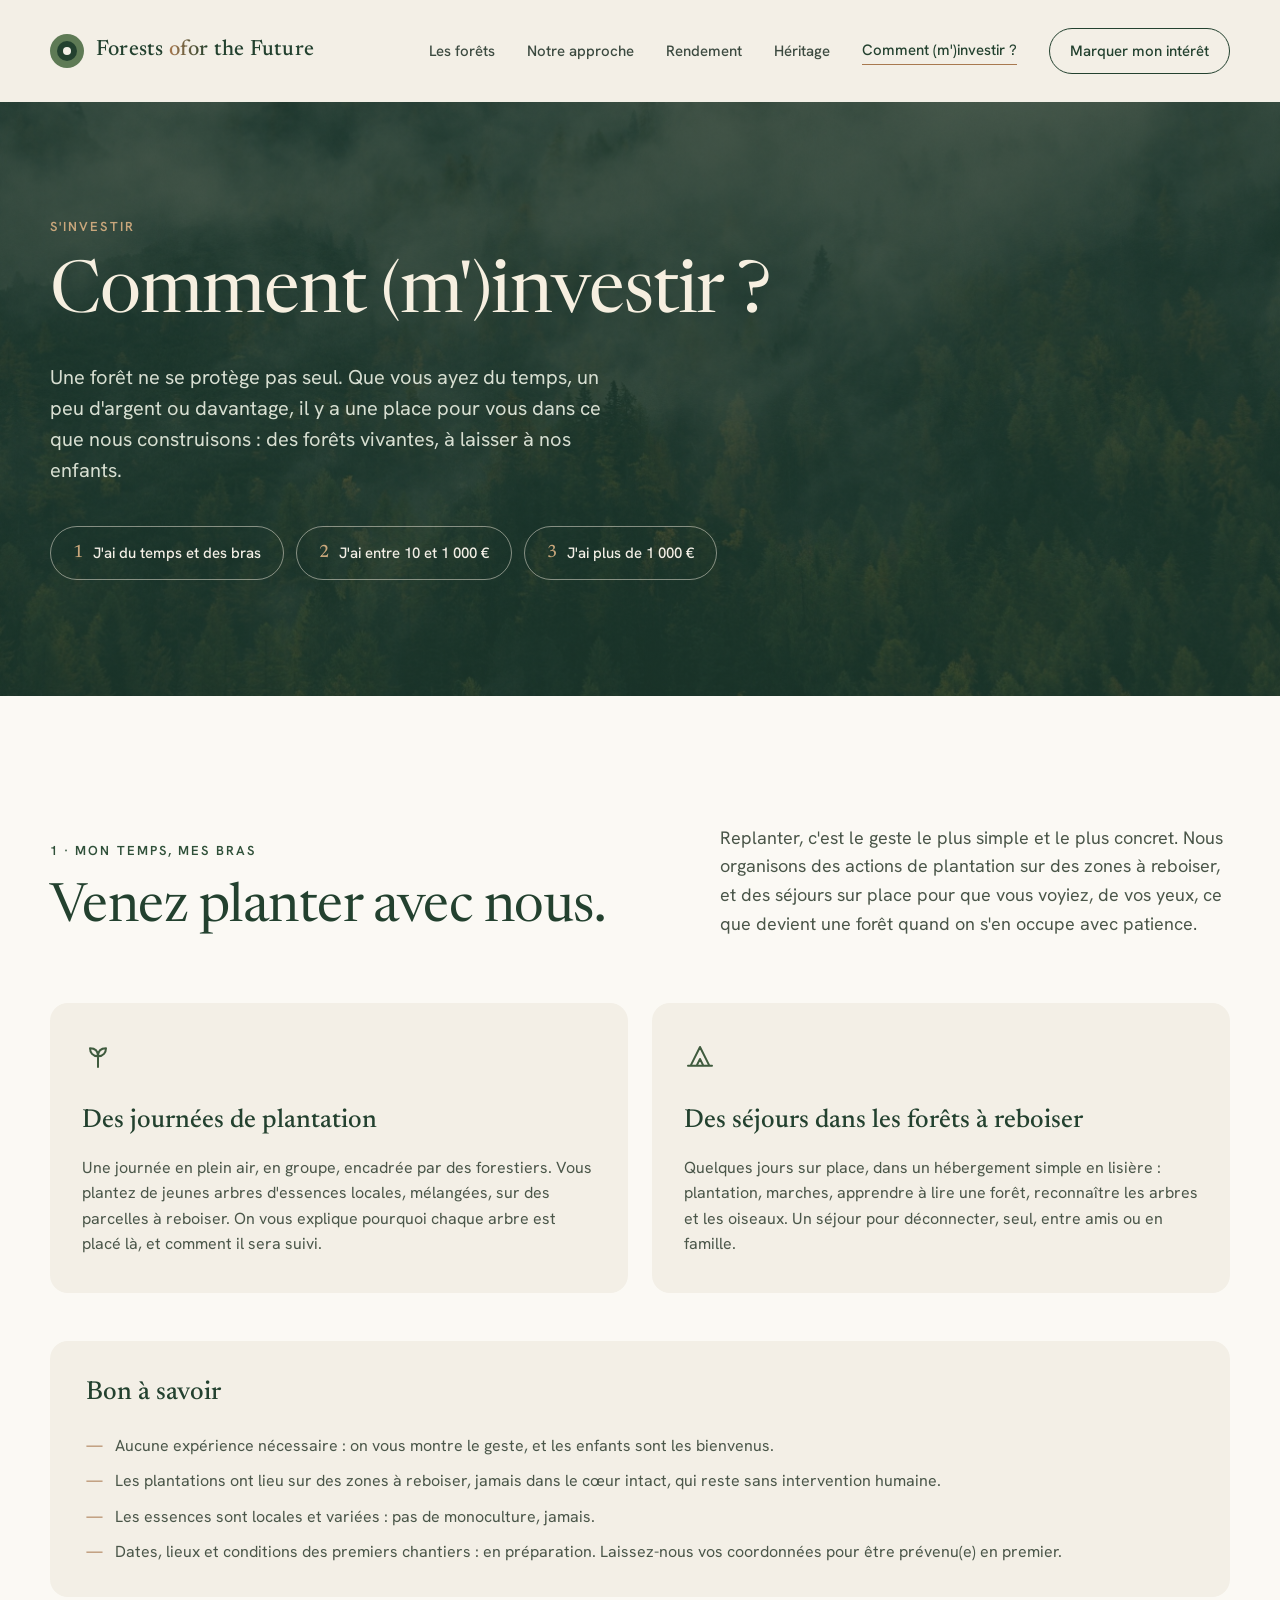
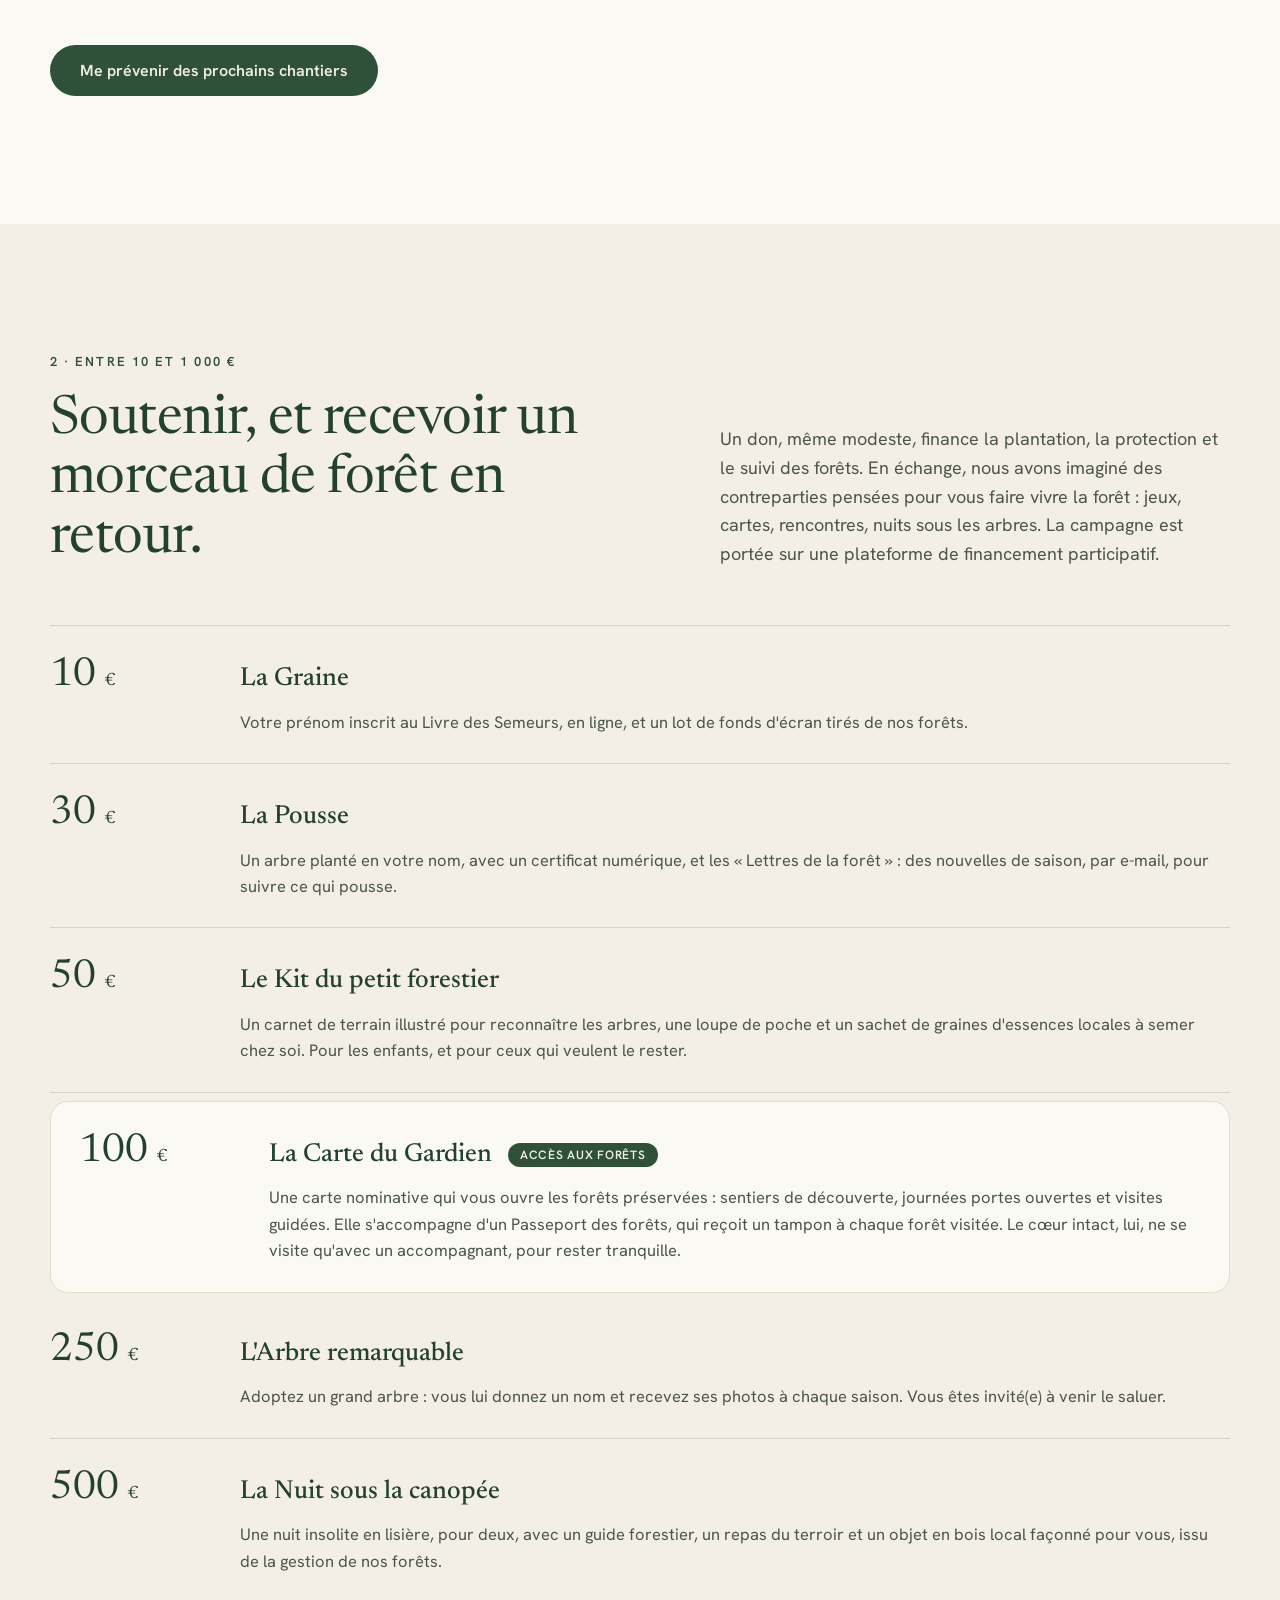
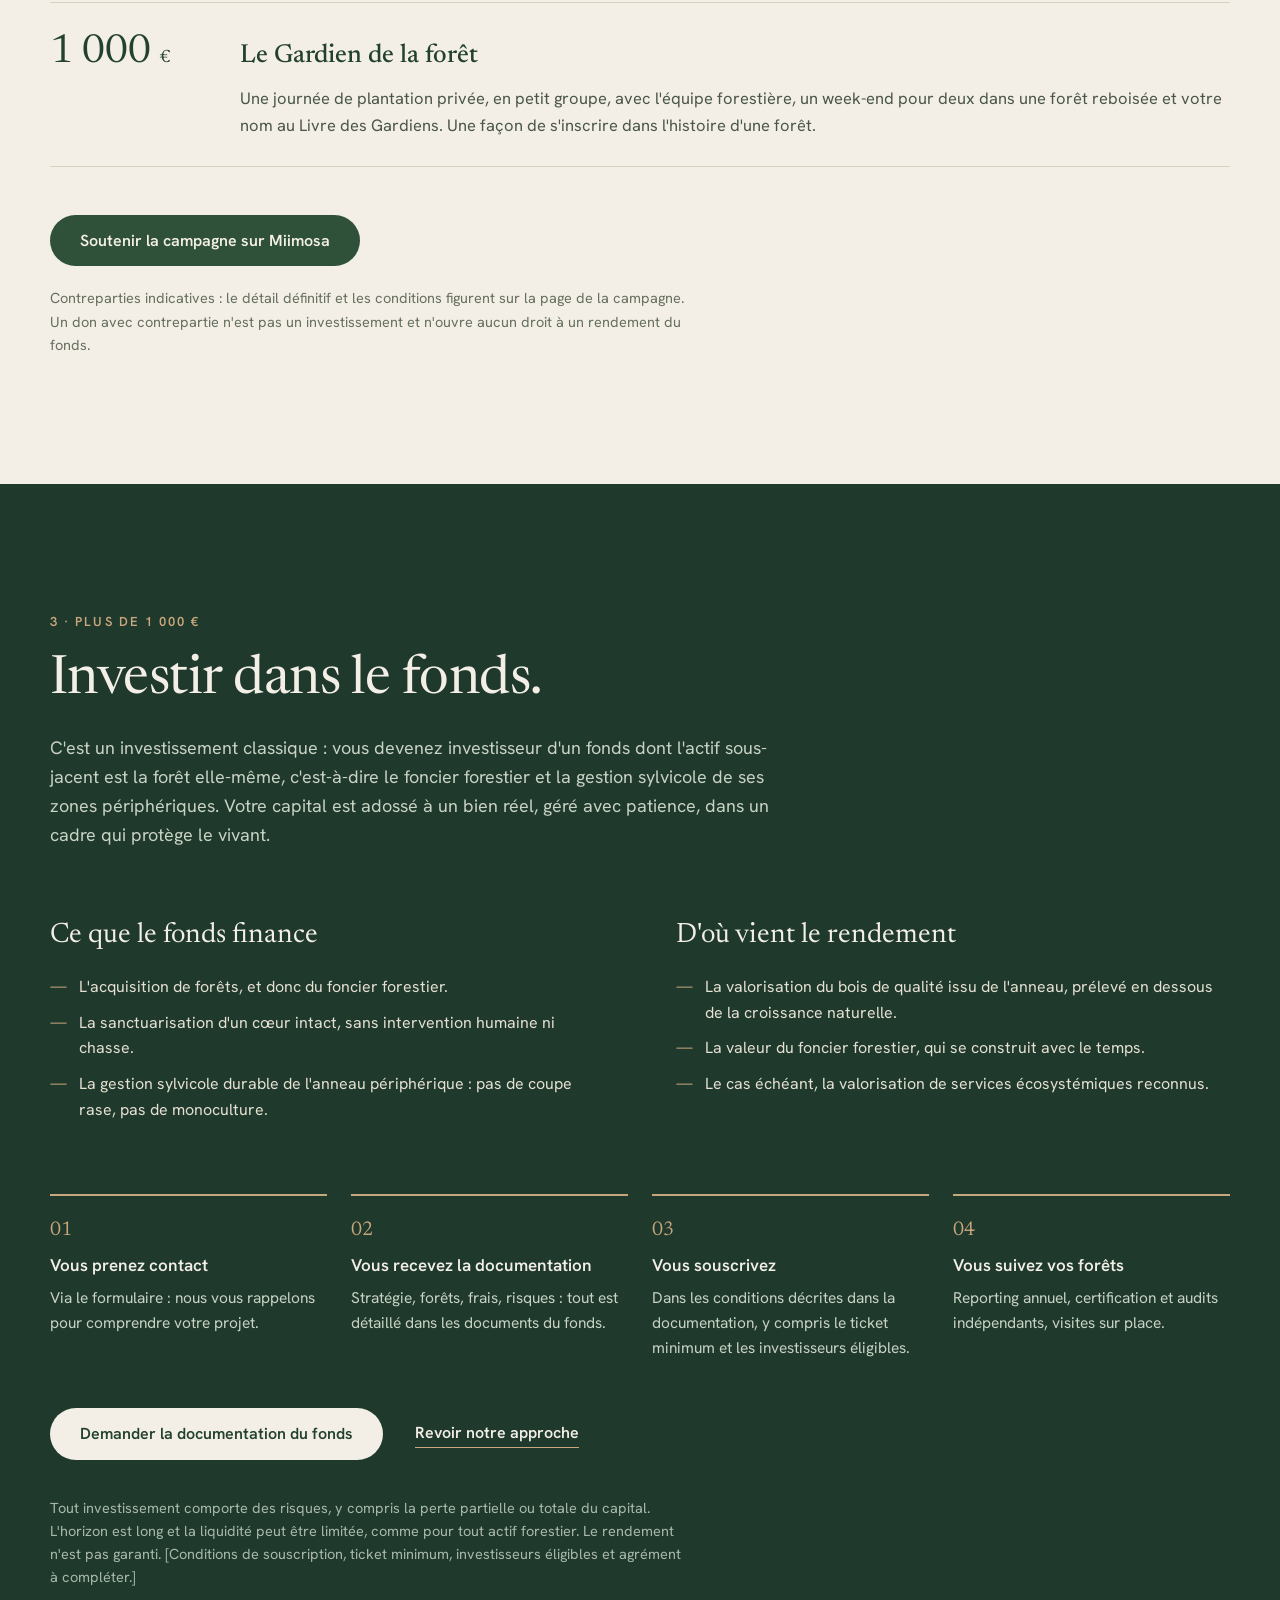
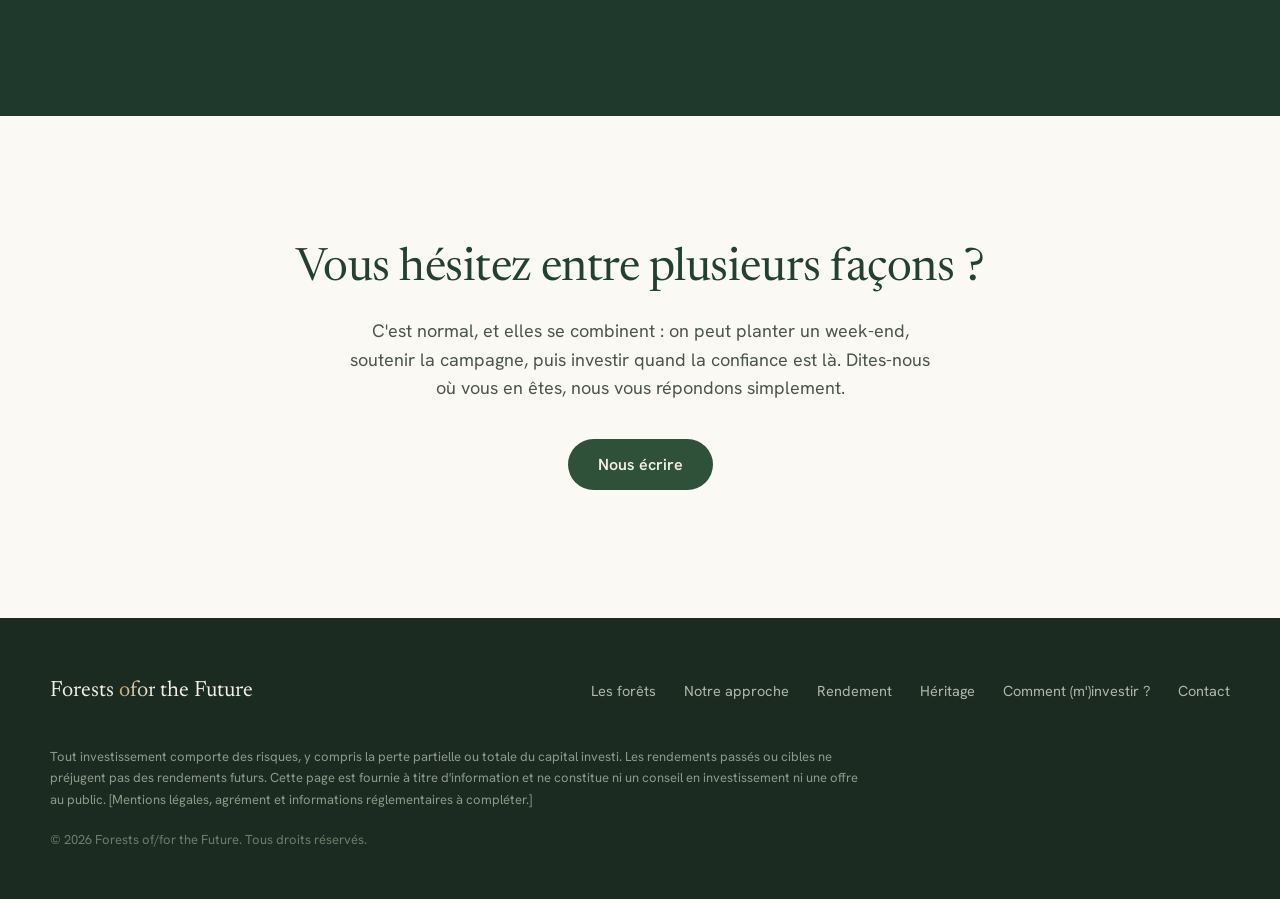
==== investir.html @ 2c6f2d0a "Add "Comment (m')investir ?" page with three engagement paths New investir.html: (1) time and hands," ====
<!doctype html>
<html lang="fr">
<head>
<meta charset="utf-8">
<meta name="viewport" content="width=device-width, initial-scale=1">
<title>Comment (m')investir ? – Forests of/for the Future</title>
<meta name="description" content="Planter des arbres, soutenir par un don avec contreparties, ou investir dans le fonds : trois façons de vous investir pour des forêts vivantes.">
<meta property="og:title" content="Comment (m')investir ? – Forests of/for the Future">
<meta property="og:description" content="Du temps et des bras, entre 10 et 1 000 €, ou plus de 1 000 € : il y a une place pour vous.">
<meta property="og:type" content="website">
<meta property="og:image" content="assets/hero-brume.jpg">
<meta name="theme-color" content="#23412F">
<link rel="icon" href="assets/favicon.svg" type="image/svg+xml">
<link rel="preconnect" href="https://fonts.googleapis.com">
<link rel="preconnect" href="https://fonts.gstatic.com" crossorigin>
<link href="https://fonts.googleapis.com/css2?family=Newsreader:ital,opsz,wght@0,6..72,300;0,6..72,400;0,6..72,500;1,6..72,300;1,6..72,400&amp;family=Hanken+Grotesk:wght@400;500;600&amp;display=swap" rel="stylesheet">
<link rel="stylesheet" href="css/styles.css">
</head>
<body>

<!-- ============ EN-TETE ============ -->
<header class="topbar">
<div class="container">
<nav class="nav" aria-label="Navigation principale">
<a class="brand" href="index.html" aria-label="Forests of/for the Future, accueil">
<span class="brand-mark" aria-hidden="true"><span><span></span></span></span>
<span class="brand-name" aria-hidden="true">Forests <span class="ofor">ofor</span> the Future</span>
</a>
<div class="nav-links">
<a href="index.html#foret">Les forêts</a>
<a href="index.html#approche">Notre approche</a>
<a href="index.html#rendement">Rendement</a>
<a href="index.html#heritage">Héritage</a>
<a href="investir.html" aria-current="page" class="current">Comment (m')investir ?</a>
<a class="nav-cta" href="index.html#interet">Marquer mon intérêt</a>
</div>
</nav>
</div>
</header>

<!-- ============ BANDEAU ============ -->
<section class="pagehead">
<div class="container">
<p class="eyebrow light">S'investir</p>
<h1>Comment (m')investir ?</h1>
<p class="lead">Une forêt ne se protège pas seul. Que vous ayez du temps, un peu d'argent ou davantage, il y a une place pour vous dans ce que nous construisons : des forêts vivantes, à laisser à nos enfants.</p>
<div class="chips">
<a class="chip" href="#temps"><b>1</b>J'ai du temps et des bras</a>
<a class="chip" href="#contributions"><b>2</b>J'ai entre 10 et 1 000 €</a>
<a class="chip" href="#fonds"><b>3</b>J'ai plus de 1 000 €</a>
</div>
</div>
</section>

<main>

<!-- ============ 1. TEMPS ET BRAS ============ -->
<section class="path path-time" id="temps">
<div class="container">
<div class="split">
<div class="split-a">
<p class="eyebrow">1 · Mon temps, mes bras</p>
<h2>Venez planter avec nous.</h2>
</div>
<p class="split-b">Replanter, c'est le geste le plus simple et le plus concret. Nous organisons des actions de plantation sur des zones à reboiser, et des séjours sur place pour que vous voyiez, de vos yeux, ce que devient une forêt quand on s'en occupe avec patience.</p>
</div>

<div class="cards two">
<article class="card">
<svg width="32" height="32" viewBox="0 0 24 24" fill="none" stroke="#3F5B3E" stroke-width="1.5" stroke-linecap="round" stroke-linejoin="round" aria-hidden="true"><path d="M12 21v-8M12 13c-4 0-6-3-6-6 4 0 6 2 6 6zM12 13c4 0 6-3 6-6-4 0-6 2-6 6z"/></svg>
<h3>Des journées de plantation</h3>
<p>Une journée en plein air, en groupe, encadrée par des forestiers. Vous plantez de jeunes arbres d'essences locales, mélangées, sur des parcelles à reboiser. On vous explique pourquoi chaque arbre est placé là, et comment il sera suivi.</p>
</article>
<article class="card">
<svg width="32" height="32" viewBox="0 0 24 24" fill="none" stroke="#3F5B3E" stroke-width="1.5" stroke-linecap="round" stroke-linejoin="round" aria-hidden="true"><path d="M3 20h18M5 20l7-14 7 14M9.5 20l2.5-5 2.5 5"/></svg>
<h3>Des séjours dans les forêts à reboiser</h3>
<p>Quelques jours sur place, dans un hébergement simple en lisière : plantation, marches, apprendre à lire une forêt, reconnaître les arbres et les oiseaux. Un séjour pour déconnecter, seul, entre amis ou en famille.</p>
</article>
</div>

<div class="good-to-know">
<h3>Bon à savoir</h3>
<ul class="dash">
<li>Aucune expérience nécessaire : on vous montre le geste, et les enfants sont les bienvenus.</li>
<li>Les plantations ont lieu sur des zones à reboiser, jamais dans le cœur intact, qui reste sans intervention humaine.</li>
<li>Les essences sont locales et variées : pas de monoculture, jamais.</li>
<li>Dates, lieux et conditions des premiers chantiers : en préparation. Laissez-nous vos coordonnées pour être prévenu(e) en premier.</li>
</ul>
</div>

<div class="path-cta">
<a class="btn" href="index.html?type=benevole#interet">Me prévenir des prochains chantiers</a>
</div>
</div>
</section>

<!-- ============ 2. DE 10 A 1000 EUROS ============ -->
<section class="path path-gift" id="contributions">
<div class="container">
<div class="split">
<div class="split-a">
<p class="eyebrow">2 · Entre 10 et 1 000 €</p>
<h2>Soutenir, et recevoir un morceau de forêt en retour.</h2>
</div>
<p class="split-b">Un don, même modeste, finance la plantation, la protection et le suivi des forêts. En échange, nous avons imaginé des contreparties pensées pour vous faire vivre la forêt : jeux, cartes, rencontres, nuits sous les arbres. La campagne est portée sur une plateforme de financement participatif.</p>
</div>

<div class="tiers">

<div class="tier">
<div class="tier-amount">10 <small>€</small></div>
<div class="tier-body">
<h3>La Graine</h3>
<p>Votre prénom inscrit au Livre des Semeurs, en ligne, et un lot de fonds d'écran tirés de nos forêts.</p>
</div>
</div>

<div class="tier">
<div class="tier-amount">30 <small>€</small></div>
<div class="tier-body">
<h3>La Pousse</h3>
<p>Un arbre planté en votre nom, avec un certificat numérique, et les « Lettres de la forêt » : des nouvelles de saison, par e-mail, pour suivre ce qui pousse.</p>
</div>
</div>

<div class="tier">
<div class="tier-amount">50 <small>€</small></div>
<div class="tier-body">
<h3>Le Kit du petit forestier</h3>
<p>Un carnet de terrain illustré pour reconnaître les arbres, une loupe de poche et un sachet de graines d'essences locales à semer chez soi. Pour les enfants, et pour ceux qui veulent le rester.</p>
</div>
</div>

<div class="tier feature">
<div class="tier-amount">100 <small>€</small></div>
<div class="tier-body">
<h3>La Carte du Gardien <span class="tag">Accès aux forêts</span></h3>
<p>Une carte nominative qui vous ouvre les forêts préservées : sentiers de découverte, journées portes ouvertes et visites guidées. Elle s'accompagne d'un Passeport des forêts, qui reçoit un tampon à chaque forêt visitée. Le cœur intact, lui, ne se visite qu'avec un accompagnant, pour rester tranquille.</p>
</div>
</div>

<div class="tier">
<div class="tier-amount">250 <small>€</small></div>
<div class="tier-body">
<h3>L'Arbre remarquable</h3>
<p>Adoptez un grand arbre : vous lui donnez un nom et recevez ses photos à chaque saison. Vous êtes invité(e) à venir le saluer.</p>
</div>
</div>

<div class="tier">
<div class="tier-amount">500 <small>€</small></div>
<div class="tier-body">
<h3>La Nuit sous la canopée</h3>
<p>Une nuit insolite en lisière, pour deux, avec un guide forestier, un repas du terroir et un objet en bois local façonné pour vous, issu de la gestion de nos forêts.</p>
</div>
</div>

<div class="tier">
<div class="tier-amount">1 000 <small>€</small></div>
<div class="tier-body">
<h3>Le Gardien de la forêt</h3>
<p>Une journée de plantation privée, en petit groupe, avec l'équipe forestière, un week-end pour deux dans une forêt reboisée et votre nom au Livre des Gardiens. Une façon de s'inscrire dans l'histoire d'une forêt.</p>
</div>
</div>

</div>

<div class="path-cta">
<a class="btn" href="https://www.miimosa.com/" target="_blank" rel="noopener"><!-- TODO : remplacer par l'adresse de la campagne -->Soutenir la campagne sur Miimosa</a>
<p class="note">Contreparties indicatives : le détail définitif et les conditions figurent sur la page de la campagne. Un don avec contrepartie n'est pas un investissement et n'ouvre aucun droit à un rendement du fonds.</p>
</div>
</div>
</section>

<!-- ============ 3. PLUS DE 1000 EUROS ============ -->
<section class="path path-fund" id="fonds">
<div class="container">
<div class="fund-intro">
<p class="eyebrow light">3 · Plus de 1 000 €</p>
<h2>Investir dans le fonds.</h2>
<p>C'est un investissement classique : vous devenez investisseur d'un fonds dont l'actif sous-jacent est la forêt elle-même, c'est-à-dire le foncier forestier et la gestion sylvicole de ses zones périphériques. Votre capital est adossé à un bien réel, géré avec patience, dans un cadre qui protège le vivant.</p>
</div>

<div class="cols">
<div class="col">
<h3>Ce que le fonds finance</h3>
<ul class="dash">
<li>L'acquisition de forêts, et donc du foncier forestier.</li>
<li>La sanctuarisation d'un cœur intact, sans intervention humaine ni chasse.</li>
<li>La gestion sylvicole durable de l'anneau périphérique : pas de coupe rase, pas de monoculture.</li>
</ul>
</div>
<div class="col">
<h3>D'où vient le rendement</h3>
<ul class="dash">
<li>La valorisation du bois de qualité issu de l'anneau, prélevé en dessous de la croissance naturelle.</li>
<li>La valeur du foncier forestier, qui se construit avec le temps.</li>
<li>Le cas échéant, la valorisation de services écosystémiques reconnus.</li>
</ul>
</div>
</div>

<ol class="steps">
<li class="step"><span class="num">01</span><h4>Vous prenez contact</h4><p>Via le formulaire : nous vous rappelons pour comprendre votre projet.</p></li>
<li class="step"><span class="num">02</span><h4>Vous recevez la documentation</h4><p>Stratégie, forêts, frais, risques : tout est détaillé dans les documents du fonds.</p></li>
<li class="step"><span class="num">03</span><h4>Vous souscrivez</h4><p>Dans les conditions décrites dans la documentation, y compris le ticket minimum et les investisseurs éligibles.</p></li>
<li class="step"><span class="num">04</span><h4>Vous suivez vos forêts</h4><p>Reporting annuel, certification et audits indépendants, visites sur place.</p></li>
</ol>

<div class="path-cta">
<a class="btn btn-light" href="index.html?type=fonds#interet">Demander la documentation du fonds</a>
<a class="btn-link light" href="index.html#approche">Revoir notre approche</a>
</div>
<p class="note light">Tout investissement comporte des risques, y compris la perte partielle ou totale du capital. L'horizon est long et la liquidité peut être limitée, comme pour tout actif forestier. Le rendement n'est pas garanti. [Conditions de souscription, ticket minimum, investisseurs éligibles et agrément à compléter.]</p>
</div>
</section>

<!-- ============ DOUTE ============ -->
<section class="unsure">
<div class="container narrow">
<h2>Vous hésitez entre plusieurs façons ?</h2>
<p>C'est normal, et elles se combinent : on peut planter un week-end, soutenir la campagne, puis investir quand la confiance est là. Dites-nous où vous en êtes, nous vous répondons simplement.</p>
<div class="path-cta center">
<a class="btn" href="index.html?type=info#interet">Nous écrire</a>
</div>
</div>
</section>

</main>

<!-- ============ FOOTER ============ -->
<footer class="footer">
<div class="container">
<div class="footer-top">
<a class="footer-brand" href="index.html" aria-label="Forests of/for the Future, accueil"><span aria-hidden="true">Forests <span class="ofor">ofor</span> the Future</span></a>
<nav class="footer-links" aria-label="Pied de page">
<a href="index.html#foret">Les forêts</a>
<a href="index.html#approche">Notre approche</a>
<a href="index.html#rendement">Rendement</a>
<a href="index.html#heritage">Héritage</a>
<a href="investir.html">Comment (m')investir ?</a>
<a href="index.html#interet">Contact</a>
</nav>
</div>
<p class="disclaimer">Tout investissement comporte des risques, y compris la perte partielle ou totale du capital investi. Les rendements passés ou cibles ne préjugent pas des rendements futurs. Cette page est fournie à titre d'information et ne constitue ni un conseil en investissement ni une offre au public. [Mentions légales, agrément et informations réglementaires à compléter.]</p>
<p class="copy">© 2026 Forests of/for the Future. Tous droits réservés.</p>
</div>
</footer>

</body>
</html>
---- css/styles.css ----
/* Forests of/for the Future — site vitrine */

:root {
  --sand: #F3EFE6;
  --paper: #FBF9F4;
  --sand-2: #E9E3D3;
  --ink: #1C2B22;
  --forest: #23412F;
  --forest-deep: #1F3A2D;
  --moss: #3F5B3E;
  --moss-light: #5E7A55;
  --bark: #3B2F24;
  --clay: #A8794F;
  --clay-light: #C9A77C;
  --muted: #4A5649;
  --line: #D9D2C0;
  --accent: #2F5039;
  --serif: 'Newsreader', Georgia, serif;
  --sans: 'Hanken Grotesk', system-ui, sans-serif;
}

*, *::before, *::after { box-sizing: border-box; }
html { scroll-behavior: smooth; }
body {
  margin: 0;
  font-family: var(--sans);
  font-size: 17px;
  line-height: 1.6;
  color: var(--ink);
  background: var(--sand);
}
img { max-width: 100%; }
a { color: inherit; text-decoration: none; }
a:hover { opacity: .78; }
:focus-visible { outline: 2px solid var(--clay); outline-offset: 3px; }
h1, h2, h3, h4 { font-family: var(--serif); font-weight: 400; margin: 0; }
p { margin: 0; }
ul, dl { margin: 0; padding: 0; list-style: none; }

.container { max-width: 1180px; margin: 0 auto; }
.container.narrow { max-width: 820px; }
section { padding: clamp(72px, 10vw, 128px) 24px; }

.eyebrow {
  font-size: 13px; font-weight: 600; letter-spacing: .16em; text-transform: uppercase;
  color: var(--accent);
}
.eyebrow.light { color: var(--clay-light); }

h2 {
  margin-top: 18px;
  font-size: clamp(34px, 4.4vw, 54px);
  line-height: 1.1; letter-spacing: -.01em;
  color: var(--forest);
}

.btn {
  display: inline-block; padding: 16px 30px; border: 0; border-radius: 999px;
  background: var(--accent); color: var(--sand);
  font: 600 16px/1.2 var(--sans); cursor: pointer;
}
.btn-link {
  font-weight: 600; font-size: 16px; color: var(--forest);
  border-bottom: 1px solid var(--clay); padding-bottom: 2px;
}

/* ---------- Wordmark ---------- */
.brand { display: flex; align-items: center; gap: 12px; }
.brand-mark {
  width: 34px; height: 34px; border-radius: 50%; background: var(--moss-light);
  display: flex; align-items: center; justify-content: center;
}
.brand-mark > span {
  width: 20px; height: 20px; border-radius: 50%; background: var(--forest);
  display: flex; align-items: center; justify-content: center;
}
.brand-mark > span > span { width: 8px; height: 8px; border-radius: 50%; background: var(--sand); }
.brand-name {
  font-family: var(--serif); font-size: 22px; font-weight: 500; letter-spacing: .01em;
  color: var(--forest); white-space: nowrap;
}
/* Fondu / chevauchement « of » + « for » : le « f » est partagé */
.ofor {
  background: linear-gradient(90deg, var(--clay) 0%, var(--forest) 100%);
  -webkit-background-clip: text; background-clip: text; color: transparent;
}

/* ---------- Hero ---------- */
.hero { padding: 0 24px 96px; background: var(--sand); }
.nav {
  display: flex; flex-wrap: wrap; align-items: center; justify-content: space-between;
  gap: 16px 32px; padding: 28px 0;
}
.nav-links {
  display: flex; flex-wrap: wrap; align-items: center; gap: 12px 32px;
  font-size: 15px; font-weight: 500; color: #3C4A40;
}
.nav-cta { padding: 10px 20px; border: 1px solid var(--forest); border-radius: 999px; color: var(--forest); }

.hero-grid {
  display: flex; flex-wrap: wrap; align-items: center; gap: 56px 72px;
  padding-top: clamp(40px, 7vw, 96px);
}
.hero-text { flex: 1 1 460px; min-width: 0; }
.hero h1 {
  margin-top: 20px;
  font-size: clamp(42px, 6vw, 78px); line-height: 1.04; letter-spacing: -.015em;
  color: var(--forest);
}
.lead { margin-top: 28px; max-width: 560px; font-size: 20px; line-height: 1.55; color: var(--muted); }
.hero-actions { display: flex; flex-wrap: wrap; align-items: center; gap: 20px 32px; margin-top: 40px; }
.trust {
  display: flex; flex-wrap: wrap; gap: 14px 36px; margin-top: 56px; padding-top: 28px;
  border-top: 1px solid var(--line); font-size: 14.5px; color: var(--muted);
}
.trust li { display: flex; align-items: center; gap: 10px; }
.trust li::before { content: ""; width: 8px; height: 8px; border-radius: 50%; background: var(--clay); }

.hero-visual { flex: 1 1 340px; min-width: 0; display: flex; justify-content: center; }
.ring {
  width: 100%; max-width: 480px; aspect-ratio: 1 / 1;
  border: 1px solid var(--moss-light); border-radius: 50%; padding: 14px;
}
.ring-inner { width: 100%; height: 100%; border: 1px solid var(--clay); border-radius: 50%; padding: 10px; }
.ring-inner img { display: block; width: 100%; height: 100%; object-fit: cover; border-radius: 50%; }

/* ---------- Sections génériques ---------- */
.split { display: flex; flex-wrap: wrap; gap: 32px 80px; align-items: flex-end; }
.split-a { flex: 1 1 420px; min-width: 0; }
.split-b { flex: 1 1 340px; min-width: 0; font-size: 18px; color: var(--muted); }

.cards { display: flex; flex-wrap: wrap; gap: 24px; margin-top: 64px; }
.card { min-width: 0; padding: 32px 28px 36px; background: var(--sand); border-radius: 18px; }
.cards.four .card { flex: 1 1 240px; }
.cards.three .card { flex: 1 1 300px; padding: 36px 32px; }
.card h3 { margin-top: 22px; font-weight: 500; font-size: 26px; color: var(--forest); }
.card p { margin-top: 12px; font-size: 16px; color: var(--muted); }
.card.outline { background: var(--paper); border: 1px solid #E2DCCB; }
.card.outline h3 { margin-top: 12px; }
.roman { font-family: var(--serif); font-size: 20px; color: var(--clay); }

/* ---------- Pourquoi ---------- */
.why { background: var(--paper); }
.pull {
  margin: 72px auto 0; max-width: 820px; text-align: center;
  font-family: var(--serif); font-style: italic; font-weight: 300;
  font-size: clamp(26px, 3.2vw, 38px); line-height: 1.3; color: var(--moss);
}

/* ---------- Approche ---------- */
.approach { background: var(--forest-deep); color: #EFE9DC; }
.approach h2 { color: var(--sand); }
.approach-intro { max-width: 760px; }
.approach-intro > p:last-child { margin-top: 24px; font-size: 18px; color: #C9D2C3; }

.approach-grid { display: flex; flex-wrap: wrap; align-items: center; gap: 64px 80px; margin-top: 80px; }
.donut-wrap { flex: 1 1 360px; min-width: 0; display: flex; justify-content: center; }
.donut {
  position: relative; width: 100%; max-width: 480px; aspect-ratio: 1 / 1; border-radius: 50%;
  background: var(--moss-light); display: flex; align-items: center; justify-content: center;
}
.donut-label {
  position: absolute; top: 7%; left: 0; right: 0; text-align: center;
  font-size: 12.5px; font-weight: 600; letter-spacing: .16em; text-transform: uppercase; color: var(--sand);
}
.donut-core {
  width: 58%; aspect-ratio: 1 / 1; border-radius: 50%; background: #162A20; border: 2px solid var(--clay-light);
  display: flex; align-items: center; justify-content: center; text-align: center;
}
.donut-core-title { font-family: var(--serif); font-size: clamp(22px, 2.8vw, 30px); line-height: 1.15; color: var(--sand); }
.donut-core-sub { margin-top: 8px; font-size: 12px; letter-spacing: .12em; text-transform: uppercase; color: var(--clay-light); }

.zones { flex: 1 1 440px; min-width: 0; display: flex; flex-direction: column; gap: 48px; }
.zone-head { display: flex; align-items: baseline; gap: 16px; }
.num { font-family: var(--serif); font-size: 20px; color: var(--clay-light); }
.zone h3 { font-size: 32px; color: var(--sand); line-height: 1.2; }
.zone > p { margin-top: 14px; color: #C9D2C3; }
.dash { margin-top: 18px; display: flex; flex-direction: column; gap: 10px; font-size: 16px; color: #E5E0D2; }
.dash li { display: flex; gap: 12px; }
.dash li::before { content: "—"; color: var(--clay-light); }
.zone-sep { width: 100%; height: 1px; border: 0; margin: 0; background: rgba(239, 233, 220, .18); }

/* ---------- Rendement ---------- */
.returns { background: var(--sand); }
.keyfigures {
  display: flex; flex-wrap: wrap; gap: 32px 56px; margin-top: 56px; padding: 36px 40px;
  background: var(--sand-2); border-radius: 18px;
}
.keyfigures > div { flex: 1 1 180px; min-width: 0; }
.keyfigures dt { font-family: var(--serif); font-size: 44px; line-height: 1.1; color: var(--forest); }
.keyfigures dd { margin: 6px 0 0; font-size: 14.5px; color: var(--muted); }

.guarantees { margin-top: 96px; }
.guarantees h3 { max-width: 720px; font-size: clamp(28px, 3.4vw, 40px); line-height: 1.15; color: var(--forest); }
.guarantees .sub { margin-top: 16px; max-width: 640px; color: var(--muted); }
.g-grid { display: flex; flex-wrap: wrap; gap: 24px; margin-top: 40px; }
.g-grid > div { flex: 1 1 230px; min-width: 0; padding-top: 20px; border-top: 2px solid var(--forest); }
.g-grid h4 { font-family: var(--sans); font-size: 17px; font-weight: 600; color: var(--forest); }
.g-grid p { margin-top: 8px; font-size: 15.5px; color: var(--muted); }

/* ---------- Héritage ---------- */
.heritage {
  color: #EFE6D6; text-align: center;
  padding: clamp(80px, 11vw, 150px) 24px;
  background:
    linear-gradient(rgba(38, 28, 20, .74), rgba(38, 28, 20, .74)),
    url("../assets/heritage-sentier.jpg") 30% 60% / cover no-repeat,
    var(--bark);
}
.heritage-inner { max-width: 980px; margin: 0 auto; }
.heritage h2 {
  margin-top: 24px; font-weight: 300; color: #F6EFE0;
  font-size: clamp(34px, 5vw, 64px); line-height: 1.12;
}
.heritage-inner > p:last-child { margin: 32px auto 0; max-width: 680px; font-size: 19px; color: #D9CDB8; }

/* ---------- Formulaire ---------- */
.interest { background: var(--sand); }
.interest .container { text-align: center; }
.interest h2 { margin-top: 0; font-size: clamp(32px, 4.2vw, 52px); }
.interest-intro { margin: 22px auto 0; max-width: 600px; font-size: 18px; color: var(--muted); }

.form {
  margin-top: 48px; padding: clamp(24px, 4vw, 44px); text-align: left;
  background: var(--paper); border: 1px solid #E2DCCB; border-radius: 20px;
  display: flex; flex-direction: column; gap: 22px;
}
.row { display: flex; flex-wrap: wrap; gap: 22px; }
.row .field { flex: 1 1 240px; }
.field { display: flex; flex-direction: column; gap: 8px; min-width: 0; }
.field label { font-size: 15px; font-weight: 600; color: var(--forest); }
.opt { font-weight: 400; color: #66705F; }
.req { color: var(--clay); }
.field input, .field select, .field textarea {
  width: 100%; padding: 14px 16px; font: 400 16px/1.4 var(--sans); color: var(--ink);
  background: #fff; border: 1px solid #CFC8B4; border-radius: 12px;
}
.field textarea { resize: vertical; }
.field input:focus, .field select:focus, .field textarea:focus { border-color: var(--forest); outline: 2px solid rgba(47, 80, 57, .25); outline-offset: 0; }
.field .invalid { border-color: #9A3B2E; }

.hp { position: absolute; left: -9999px; width: 1px; height: 1px; overflow: hidden; }

.consent { display: flex; gap: 12px; align-items: flex-start; font-size: 14.5px; color: var(--muted); }
.consent input { margin-top: 4px; width: 18px; height: 18px; accent-color: var(--forest); flex: none; }
.u { text-decoration: underline; text-underline-offset: 3px; }

.form-actions { display: flex; flex-wrap: wrap; align-items: center; gap: 16px 24px; }
.btn[disabled] { opacity: .6; cursor: progress; }
.status { font-size: 15px; color: var(--muted); }
.status.ok { color: var(--moss); }
.status.err { color: #9A3B2E; }

/* ---------- Pied de page ---------- */
.footer { background: #1C2B22; color: #AEB8A8; padding: 56px 24px 48px; }
.footer-top { display: flex; flex-wrap: wrap; justify-content: space-between; align-items: baseline; gap: 24px 48px; }
.footer-brand { font-family: var(--serif); font-size: 22px; color: var(--sand); white-space: nowrap; }
.footer-brand .ofor { background: linear-gradient(90deg, var(--clay-light) 0%, var(--sand) 100%); -webkit-background-clip: text; background-clip: text; color: transparent; }
.footer-links { display: flex; flex-wrap: wrap; gap: 12px 28px; font-size: 14.5px; }
.disclaimer { margin-top: 36px; max-width: 820px; font-size: 13px; line-height: 1.65; color: #8E9A89; }
.copy { margin-top: 20px; font-size: 13px; color: #6F7C6B; }

/* ---------- Page « Comment (m')investir ? » ---------- */
.topbar { padding: 0 24px; background: var(--sand); }
.nav-links a.current { color: var(--forest); border-bottom: 1px solid var(--clay); padding-bottom: 2px; }

.pagehead {
  padding: clamp(64px, 9vw, 120px) 24px; color: #EFE9DC;
  background:
    linear-gradient(rgba(31, 58, 45, .8), rgba(31, 58, 45, .8)),
    url("../assets/hero-brume.jpg") center / cover no-repeat,
    var(--forest-deep);
}
.pagehead h1 { margin-top: 20px; font-size: clamp(40px, 6vw, 72px); line-height: 1.05; letter-spacing: -.015em; color: #F6EFE0; }
.pagehead .lead { color: #D8DFD2; }
.chips { display: flex; flex-wrap: wrap; gap: 12px; margin-top: 40px; }
.chip {
  display: inline-flex; align-items: center; gap: 10px; padding: 12px 22px;
  border: 1px solid rgba(239, 233, 220, .5); border-radius: 999px;
  font-weight: 500; font-size: 15px; color: var(--sand);
}
.chip b { font-family: var(--serif); font-weight: 500; font-size: 18px; color: var(--clay-light); }

.path-time { background: var(--paper); }
.path-gift { background: var(--sand); }
.path-fund { background: var(--forest-deep); color: #EFE9DC; }
.path-time .card { background: var(--sand); }
.cards.two .card { flex: 1 1 340px; padding: 36px 32px; }

.good-to-know { margin-top: 48px; padding: 32px 36px; background: var(--sand); border-radius: 18px; }
.good-to-know h3 { font-size: 26px; font-weight: 500; color: var(--forest); }
.good-to-know .dash { color: var(--muted); }
.good-to-know .dash li::before { color: var(--clay); }

.path-cta { display: flex; flex-wrap: wrap; align-items: center; gap: 20px 32px; margin-top: 48px; }
.path-cta.center { justify-content: center; }
.path-gift .path-cta { flex-direction: column; align-items: flex-start; }
.note { max-width: 640px; font-size: 14.5px; line-height: 1.6; color: #66705F; }
.note.light { margin-top: 36px; color: #A9B8AA; }

.tiers { margin-top: 56px; display: flex; flex-direction: column; border-top: 1px solid var(--line); }
.tier { display: flex; flex-wrap: wrap; align-items: baseline; gap: 12px 40px; padding: 28px 0; border-bottom: 1px solid var(--line); }
.tier-amount { flex: 0 0 150px; font-family: var(--serif); font-size: 40px; line-height: 1.1; color: var(--forest); }
.tier-amount small { font-size: 18px; }
.tier-body { flex: 1 1 360px; min-width: 0; }
.tier-body h3 { font-size: 26px; font-weight: 500; color: var(--forest); }
.tier-body p { margin-top: 8px; font-size: 16.5px; color: var(--muted); }
.tier.feature { margin: 8px 0; padding: 28px; background: var(--paper); border: 1px solid #E2DCCB; border-radius: 18px; }
.tag {
  display: inline-block; margin-left: 10px; padding: 2px 12px; border-radius: 999px; vertical-align: middle;
  background: var(--accent); color: var(--sand);
  font: 600 12px/1.7 var(--sans); letter-spacing: .06em; text-transform: uppercase;
}

.path-fund h2 { color: var(--sand); }
.fund-intro { max-width: 760px; }
.fund-intro > p:last-child { margin-top: 24px; font-size: 18px; color: #C9D2C3; }
.cols { display: flex; flex-wrap: wrap; gap: 40px 72px; margin-top: 64px; }
.col { flex: 1 1 320px; min-width: 0; }
.col h3 { font-size: 28px; color: var(--sand); }
.col .dash { margin-top: 16px; }
.steps { display: flex; flex-wrap: wrap; gap: 24px; margin: 72px 0 0; padding: 0; list-style: none; }
.step { flex: 1 1 210px; min-width: 0; padding-top: 18px; border-top: 2px solid var(--clay-light); }
.step h4 { margin-top: 8px; font: 600 17px/1.4 var(--sans); color: var(--sand); }
.step p { margin-top: 8px; font-size: 15.5px; color: #C9D2C3; }
.btn-light { background: var(--sand); color: var(--forest); }
.btn-link.light { color: var(--sand); border-bottom-color: var(--clay-light); }

.unsure { background: var(--paper); }
.unsure .container { text-align: center; }
.unsure h2 { margin-top: 0; font-size: clamp(30px, 4vw, 46px); }
.unsure p { margin: 22px auto 0; max-width: 600px; font-size: 18px; color: var(--muted); }
.unsure .path-cta { margin-top: 36px; }

@media (prefers-reduced-motion: reduce) { html { scroll-behavior: auto; } }
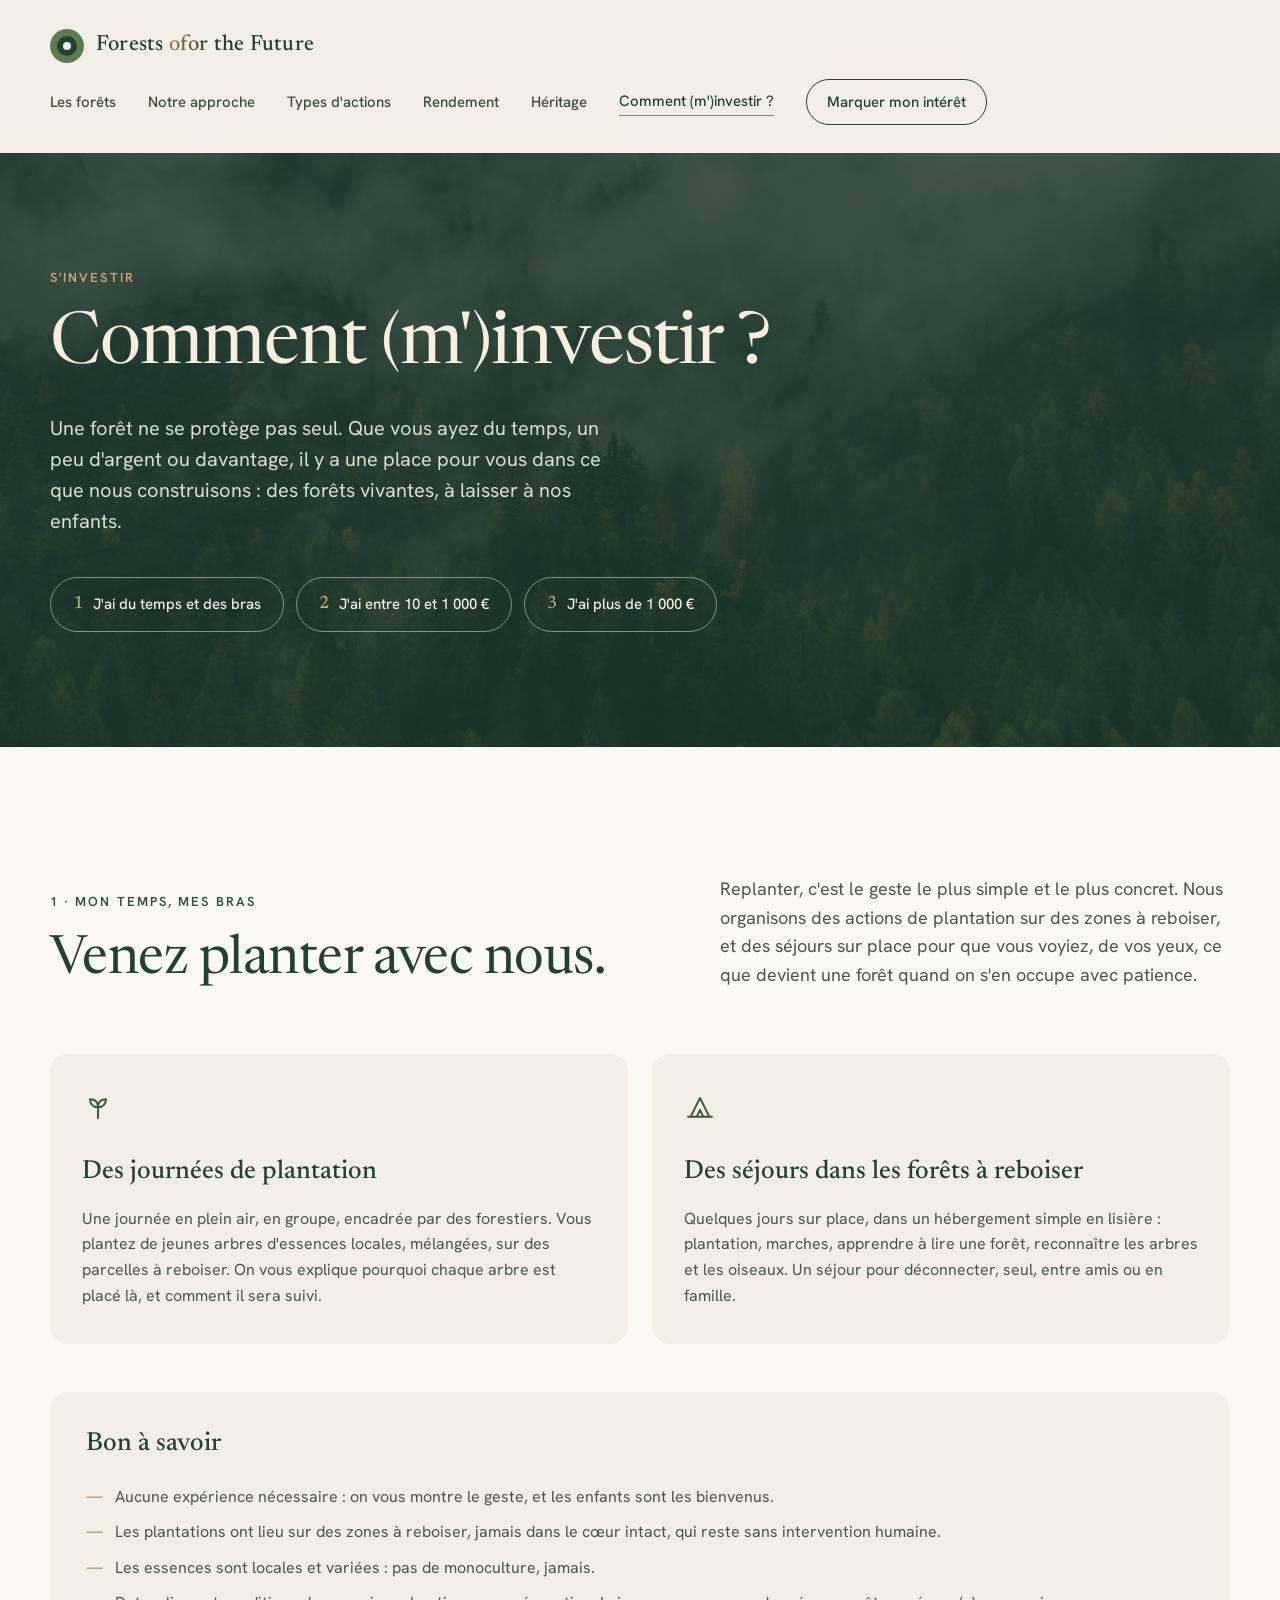
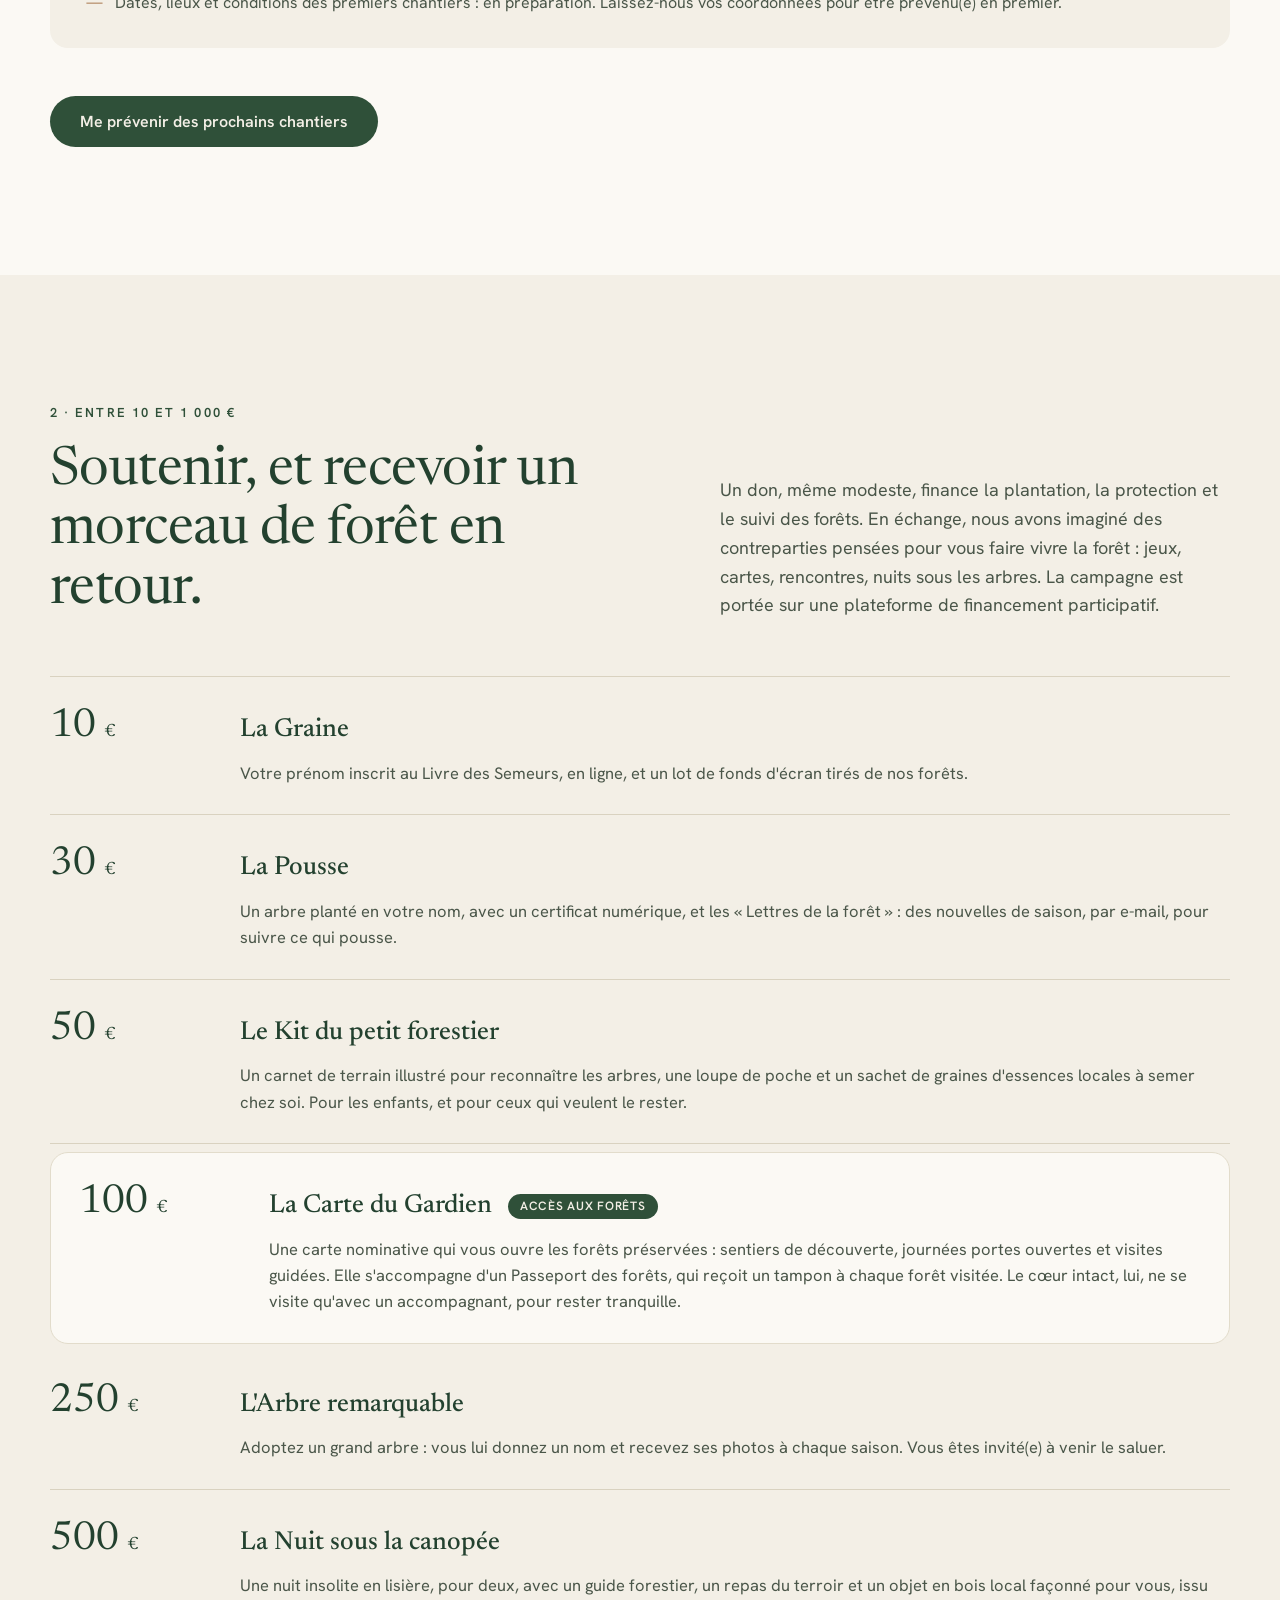
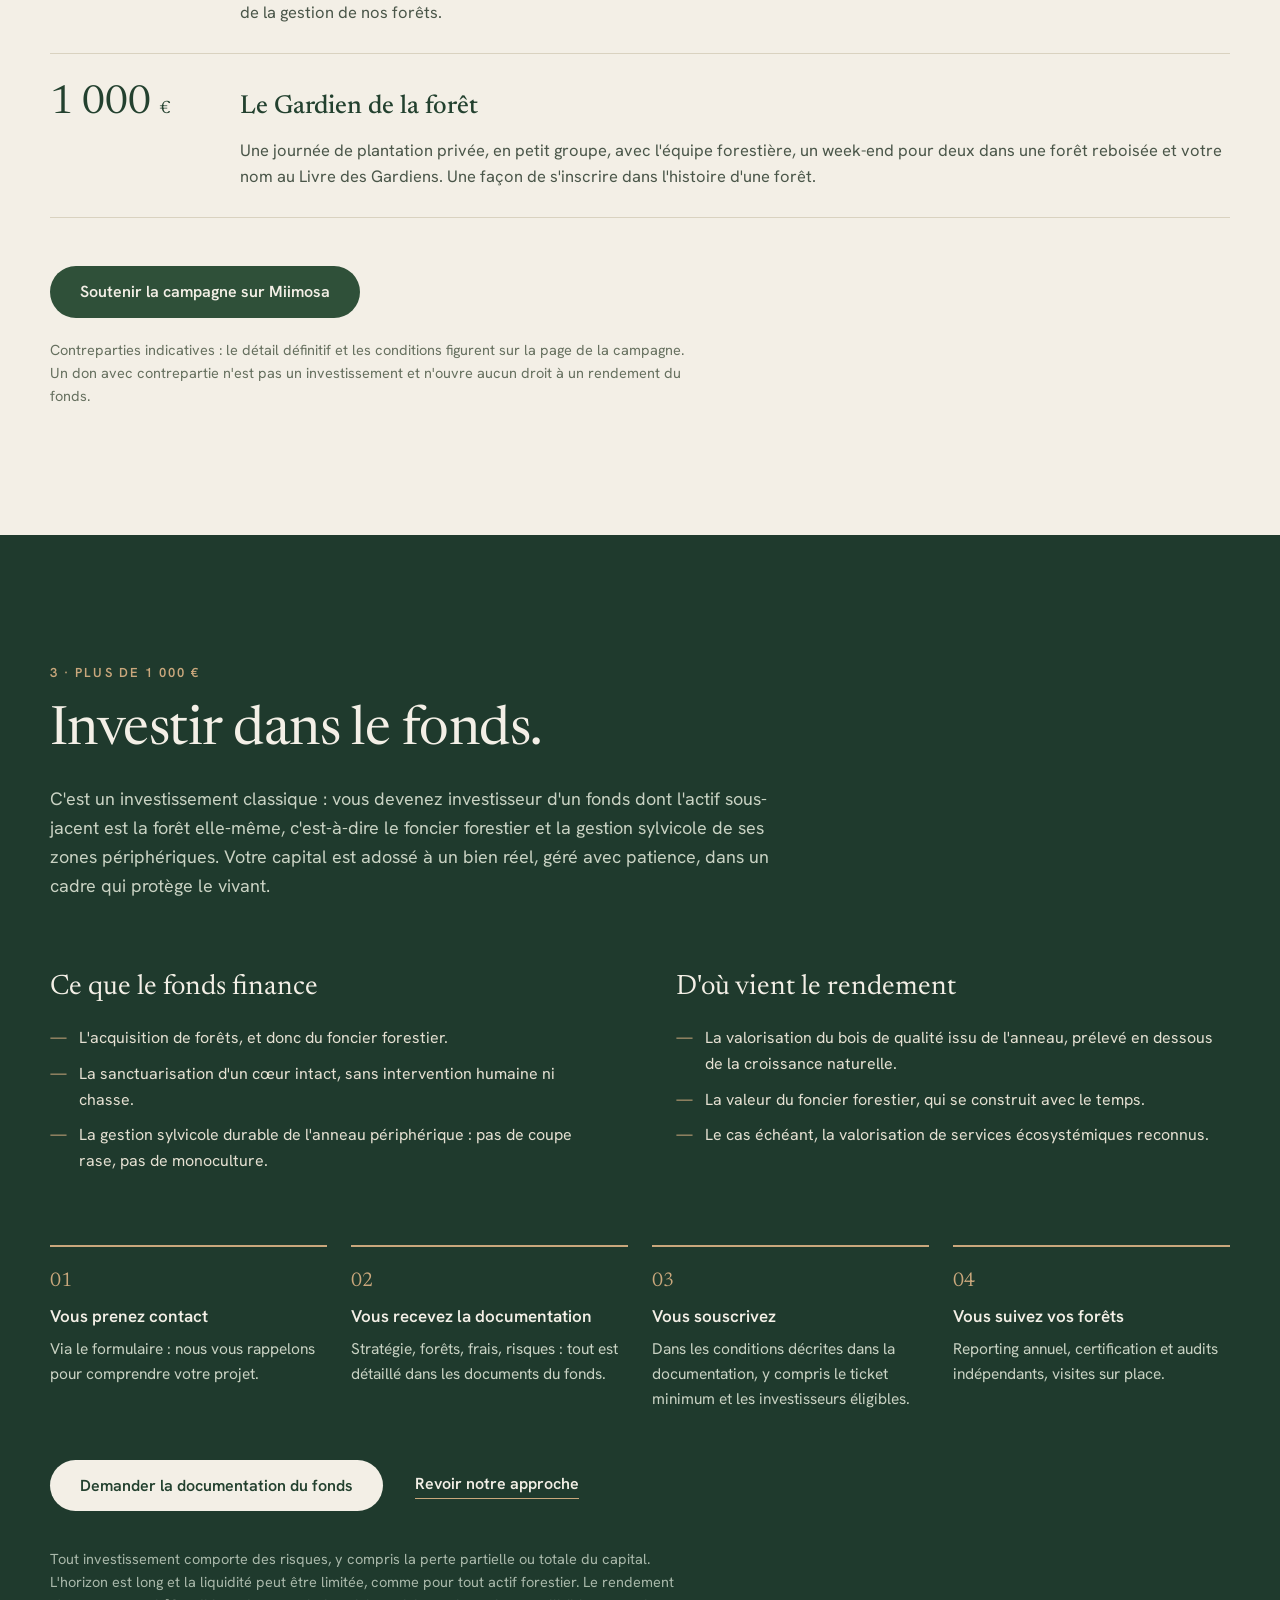
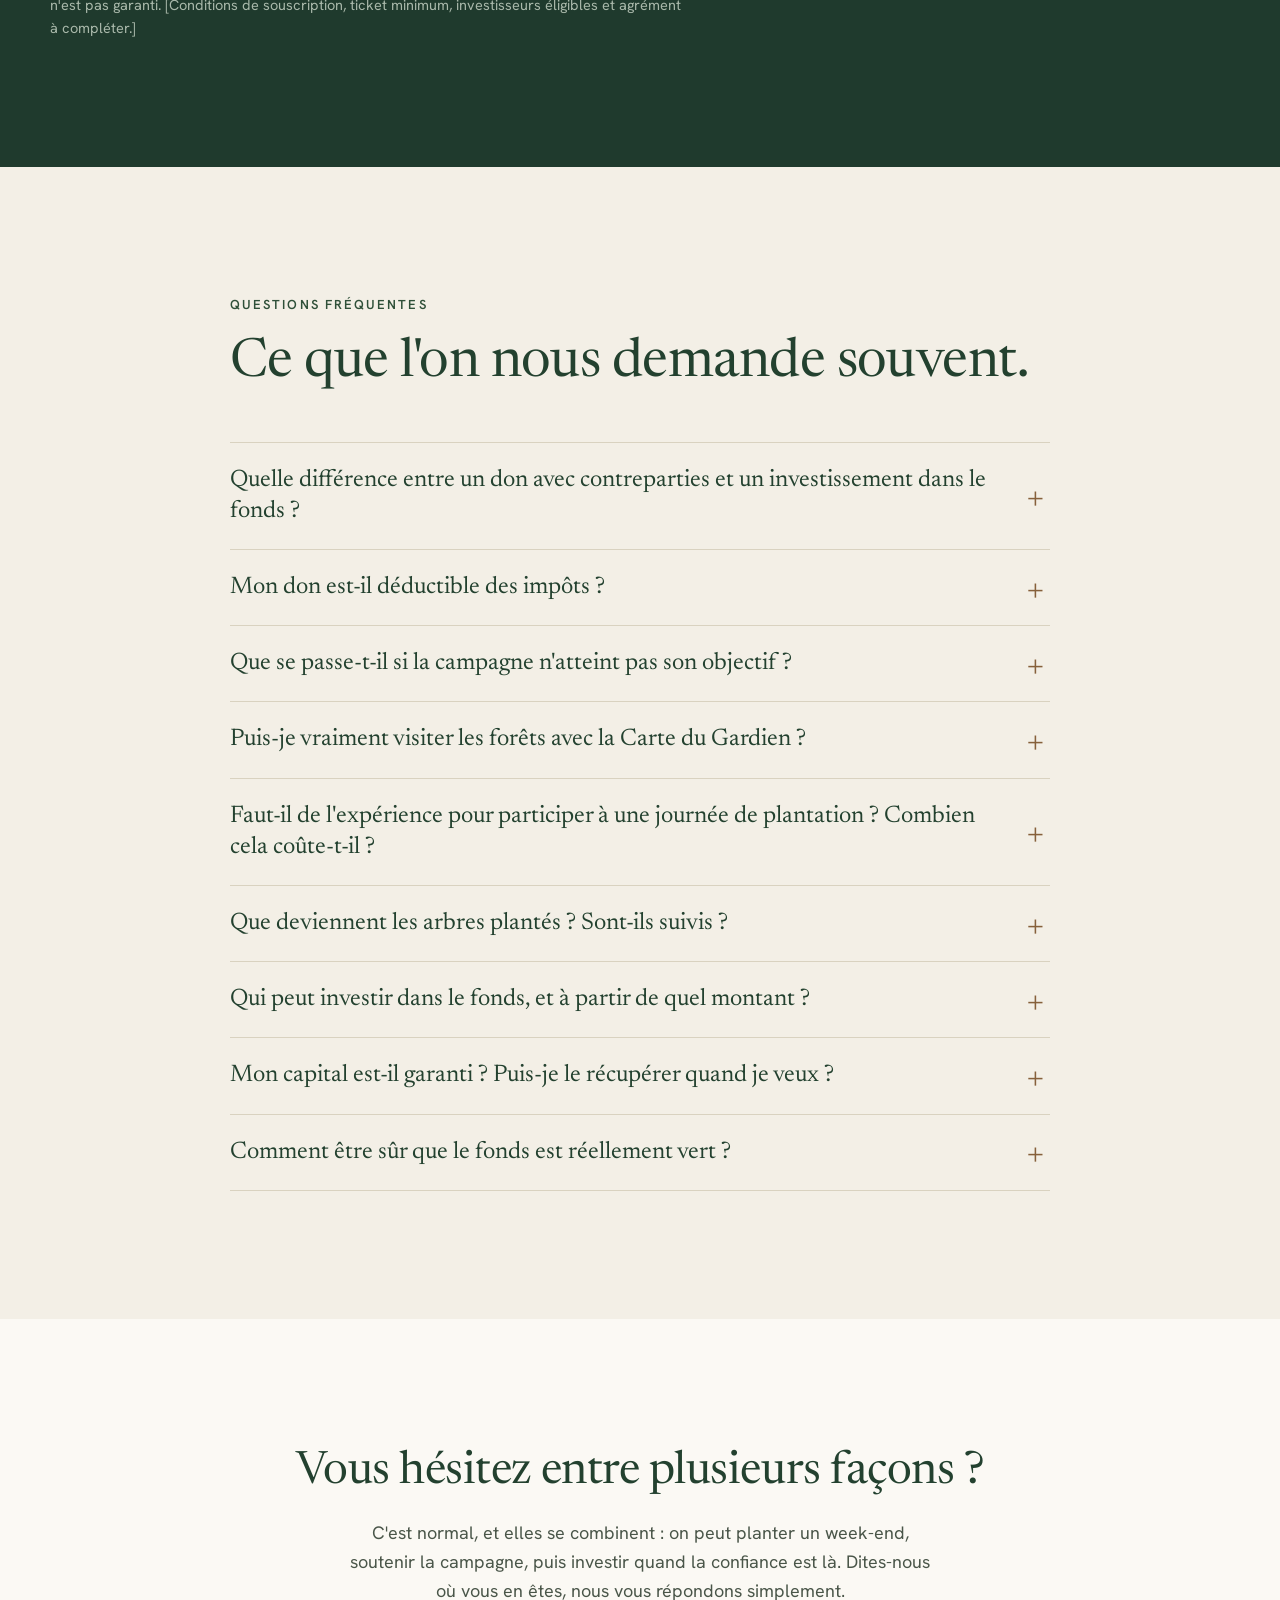
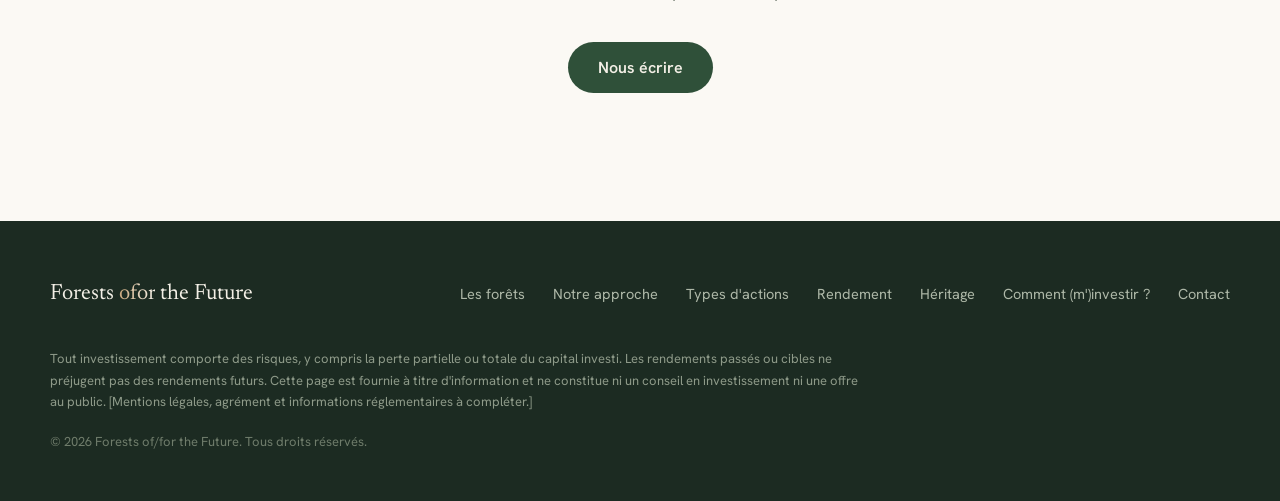
==== commit ff25f81f: "Add FAQ and "Types d'actions" page, with menu entry - investir.html: FAQ (donation vs investment, ta" ====
--- a/investir.html
+++ b/investir.html
@@ -29,6 +29,7 @@
 <div class="nav-links">
 <a href="index.html#foret">Les forêts</a>
 <a href="index.html#approche">Notre approche</a>
+<a href="actions.html">Types d'actions</a>
 <a href="index.html#rendement">Rendement</a>
 <a href="index.html#heritage">Héritage</a>
 <a href="investir.html" aria-current="page" class="current">Comment (m')investir ?</a>
@@ -215,6 +216,63 @@
 </div>
 </section>
 
+<!-- ============ FAQ ============ -->
+<section class="faq" id="faq">
+<div class="container narrow">
+<p class="eyebrow">Questions fréquentes</p>
+<h2>Ce que l'on nous demande souvent.</h2>
+
+<div class="faq-list">
+
+<details>
+<summary>Quelle différence entre un don avec contreparties et un investissement dans le fonds ?</summary>
+<p>Un don avec contreparties soutient les forêts et vous donne droit aux contreparties prévues (cartes, rencontres, séjours), mais pas à un rendement : vous ne devenez pas investisseur. Investir dans le fonds, c'est souscrire des parts d'un fonds dont l'actif est la forêt, avec un rendement visé, mais non garanti, et un risque de perte en capital.</p>
+</details>
+
+<details>
+<summary>Mon don est-il déductible des impôts ?</summary>
+<p>Cela dépend de votre pays, de la structure qui collecte et du type de campagne. En règle générale, un don avec contrepartie n'ouvre pas droit aux mêmes avantages fiscaux qu'un don sans contrepartie. Le traitement applicable sera précisé sur la page de la campagne ; en cas de doute, rapprochez-vous d'un conseiller fiscal.</p>
+</details>
+
+<details>
+<summary>Que se passe-t-il si la campagne n'atteint pas son objectif ?</summary>
+<p>Les règles dépendent de la plateforme de financement participatif et sont détaillées sur la page de la campagne : seuil à atteindre, éventuel remboursement des contributions, calendrier. Lisez-les avant de contribuer.</p>
+</details>
+
+<details>
+<summary>Puis-je vraiment visiter les forêts avec la Carte du Gardien ?</summary>
+<p>Oui, dans le respect des lieux : sentiers de découverte, journées portes ouvertes et visites guidées. Le cœur intact reste, lui, sans intervention humaine : on n'y entre qu'accompagné, en petit groupe, pour ne pas le troubler. Les forêts ouvertes et les dates seront annoncées au fur et à mesure.</p>
+</details>
+
+<details>
+<summary>Faut-il de l'expérience pour participer à une journée de plantation ? Combien cela coûte-t-il ?</summary>
+<p>Aucune expérience n'est nécessaire : un forestier vous montre le geste et les enfants sont les bienvenus. Les dates, les lieux, les éventuels tarifs et les conditions d'inscription seront communiqués dès que les premiers chantiers seront fixés. Laissez-nous vos coordonnées pour être prévenu(e) en premier.</p>
+</details>
+
+<details>
+<summary>Que deviennent les arbres plantés ? Sont-ils suivis ?</summary>
+<p>Oui. Les parcelles replantées sont suivies dans la durée : reprise des jeunes plants, remplacement si nécessaire, protection contre le gibier et la concurrence de la végétation. Les résultats seront publiés dans notre reporting annuel.</p>
+</details>
+
+<details>
+<summary>Qui peut investir dans le fonds, et à partir de quel montant ?</summary>
+<p>Ce parcours s'adresse à celles et ceux qui souhaitent investir plus de 1 000 €. Le ticket minimum et les catégories d'investisseurs éligibles dépendent de la réglementation applicable et sont précisés dans la documentation du fonds, que nous vous envoyons sur demande.</p>
+</details>
+
+<details>
+<summary>Mon capital est-il garanti ? Puis-je le récupérer quand je veux ?</summary>
+<p>Non. Le capital n'est pas garanti et vous pouvez en perdre une partie, voire la totalité. Une forêt est un actif de long terme : l'horizon de placement est long et la liquidité peut être limitée. Le rendement visé n'est jamais assuré. Ces points sont détaillés dans la documentation du fonds.</p>
+</details>
+
+<details>
+<summary>Comment être sûr que le fonds est réellement vert ?</summary>
+<p>Parce que nos engagements sont inscrits dans la structure même du fonds : une charte dans les statuts, un cœur sanctuarisé par une protection juridique durable, une gestion certifiée et auditée par des tiers indépendants, et un reporting annuel public. Voir <a href="index.html#rendement">la section Rendement</a> et <a href="actions.html">nos types d'actions</a>.</p>
+</details>
+
+</div>
+</div>
+</section>
+
 <!-- ============ DOUTE ============ -->
 <section class="unsure">
 <div class="container narrow">
@@ -236,6 +294,7 @@
 <nav class="footer-links" aria-label="Pied de page">
 <a href="index.html#foret">Les forêts</a>
 <a href="index.html#approche">Notre approche</a>
+<a href="actions.html">Types d'actions</a>
 <a href="index.html#rendement">Rendement</a>
 <a href="index.html#heritage">Héritage</a>
 <a href="investir.html">Comment (m')investir ?</a>
--- a/css/styles.css
+++ b/css/styles.css
@@ -12,6 +12,7 @@
   --bark: #3B2F24;
   --clay: #A8794F;
   --clay-light: #C9A77C;
+  --clay-dark: #86603B;
   --muted: #4A5649;
   --line: #D9D2C0;
   --accent: #2F5039;
@@ -332,4 +333,61 @@
 .unsure p { margin: 22px auto 0; max-width: 600px; font-size: 18px; color: var(--muted); }
 .unsure .path-cta { margin-top: 36px; }
 
+/* ---------- FAQ ---------- */
+.faq { background: var(--sand); }
+.faq-list { margin-top: 48px; border-top: 1px solid var(--line); }
+.faq-list details { border-bottom: 1px solid var(--line); }
+.faq-list summary {
+  position: relative; padding: 22px 48px 22px 0; cursor: pointer; list-style: none;
+  font-family: var(--serif); font-size: clamp(20px, 2.4vw, 24px); line-height: 1.3; color: var(--forest);
+}
+.faq-list summary::-webkit-details-marker { display: none; }
+.faq-list summary::after {
+  content: "+"; position: absolute; right: 6px; top: 50%; transform: translateY(-50%);
+  font: 300 30px/1 var(--sans); color: var(--clay-dark);
+}
+.faq-list details[open] summary::after { content: "\2212"; }
+.faq-list details p { max-width: 760px; padding: 0 48px 26px 0; font-size: 16.5px; color: var(--muted); }
+.faq-list details a { text-decoration: underline; text-underline-offset: 3px; }
+
+/* ---------- Page « Types d'actions » ---------- */
+.pagehead.alt {
+  background:
+    linear-gradient(rgba(31, 58, 45, .78), rgba(31, 58, 45, .78)),
+    url("../assets/heritage-sentier.jpg") 30% 60% / cover no-repeat,
+    var(--forest-deep);
+}
+.glance { background: var(--paper); }
+.glance h2 { max-width: 760px; }
+.compare { margin-top: 48px; overflow-x: auto; }
+.compare table { width: 100%; min-width: 640px; border-collapse: collapse; font-size: 16px; }
+.compare th, .compare td { padding: 18px 20px 18px 0; text-align: left; vertical-align: top; border-bottom: 1px solid var(--line); }
+.compare thead th { font-size: 13px; font-weight: 600; letter-spacing: .14em; text-transform: uppercase; color: var(--clay-dark); border-bottom: 2px solid var(--forest); }
+.compare tbody th { width: 80px; font-family: var(--serif); font-size: 26px; font-weight: 500; color: var(--forest); }
+.compare td { color: var(--muted); }
+
+.type-head { display: flex; flex-wrap: wrap; align-items: center; gap: 12px 16px; }
+.type-num { font-family: var(--serif); font-size: 44px; line-height: 1; color: var(--clay-dark); }
+.zone-badge {
+  padding: 4px 14px; border: 1px solid var(--clay-dark); border-radius: 999px;
+  font-size: 13px; font-weight: 600; letter-spacing: .08em; text-transform: uppercase; color: var(--clay-dark);
+}
+.type h2 { margin-top: 20px; }
+.type-sand { background: var(--sand); }
+.type-paper { background: var(--paper); }
+.type-dark { background: var(--forest-deep); color: #EFE9DC; }
+.type-dark h2 { color: var(--sand); }
+.type-dark .split-b { color: #C9D2C3; }
+.type-dark .type-num { color: var(--clay-light); }
+.type-dark .zone-badge { border-color: var(--clay-light); color: var(--clay-light); }
+.facts { display: flex; flex-wrap: wrap; gap: 32px 56px; margin-top: 56px; padding-top: 40px; border-top: 1px solid var(--line); }
+.facts > div { flex: 1 1 260px; min-width: 0; }
+.facts dt { font-size: 13px; font-weight: 600; letter-spacing: .14em; text-transform: uppercase; color: var(--clay-dark); }
+.facts dd { margin: 10px 0 0; font-size: 17px; color: var(--muted); }
+.type-dark .facts { border-top-color: rgba(239, 233, 220, .18); }
+.type-dark .facts dt { color: var(--clay-light); }
+.type-dark .facts dd { color: #E5E0D2; }
+.type .path-cta { margin-top: 40px; }
+.approach-more { margin-top: 56px; }
+
 @media (prefers-reduced-motion: reduce) { html { scroll-behavior: auto; } }
